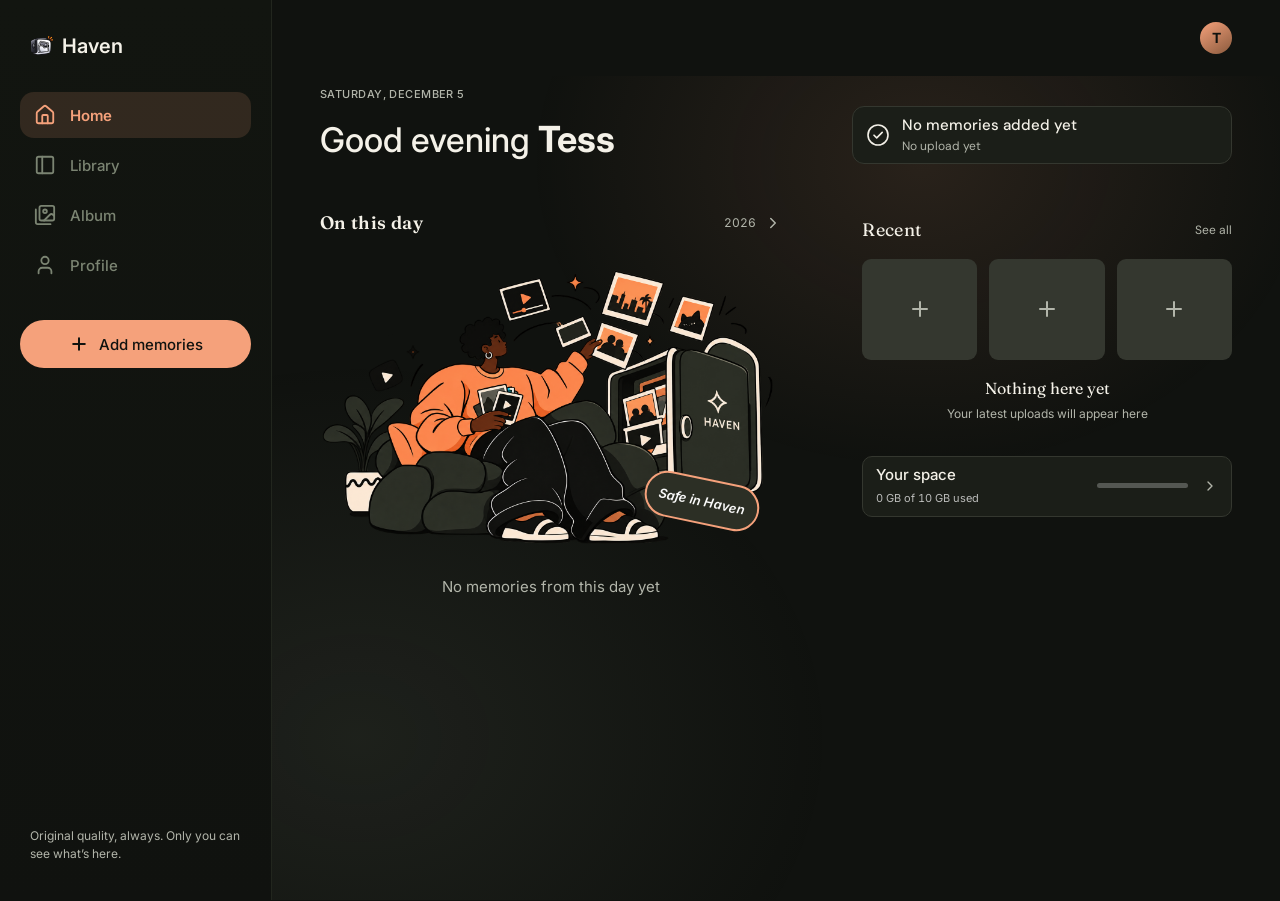
==== home-empty.html @ 98f73f5e "Add Haven web app Co-authored-by: Copilot <223556219+Copilot@users.noreply.github.com>" ====
<!doctype html><html><head><meta charset=utf8><meta name=viewport content="width=device-width,initial-scale=1,viewport-fit=cover"><style>:root{color-scheme:light;box-sizing:border-box;padding-top:env(safe-area-inset-top,0px);padding-bottom:env(safe-area-inset-bottom,0px)}html{scroll-padding-top:env(safe-area-inset-top,0px)}body{margin:0;padding:0;font:14px -apple-system,BlinkMacSystemFont,sans-serif;background:#fff;color:#000}img{max-width:100%}[hidden]:not([hidden=until-found i]){display:none!important}</style></head><body>
<title>Haven Home</title>
<meta name="claude:viewport-fit-sides" content="cover">
<link rel="stylesheet" href="https://fonts.googleapis.com/css2?family=DM+Sans:opsz,wght@9..40,400;9..40,500;9..40,600&family=Fraunces:opsz,wght,SOFT,WONK@9..144,400..700,0,1&family=Inter:wght@400;500;600;700&display=swap">
<link rel="stylesheet" href="home-empty.css">
<link rel="stylesheet" href="effects.css">

<div class="app">
  <aside class="side" aria-label="Haven">
    <div class="brand"><img src="assets/icon.webp" alt="" width="24" height="24"><span>Haven</span></div>
    <nav aria-label="Main">
      <button class="nav" type="button" data-tab="home" aria-current="page"><svg viewBox="0 0 24 24" fill="none" stroke="currentColor" stroke-width="2" stroke-linecap="round" stroke-linejoin="round" aria-hidden="true"><path d="M15 21v-8a1 1 0 0 0-1-1h-4a1 1 0 0 0-1 1v8"/><path d="M3 10a2 2 0 0 1 .709-1.528l7-5.999a2 2 0 0 1 2.582 0l7 5.999A2 2 0 0 1 21 10v9a2 2 0 0 1-2 2H5a2 2 0 0 1-2-2z"/></svg>Home</button>
      <button class="nav" type="button" data-tab="library"><svg viewBox="0 0 24 24" fill="none" stroke="currentColor" stroke-width="2" stroke-linecap="round" stroke-linejoin="round" aria-hidden="true"><rect width="18" height="18" x="3" y="3" rx="2"/><path d="M9 3v18"/></svg>Library</button>
      <button class="nav" type="button" data-tab="album"><svg viewBox="0 0 24 24" fill="none" stroke="currentColor" stroke-width="2" stroke-linecap="round" stroke-linejoin="round" aria-hidden="true"><path d="M18 22H4a2 2 0 0 1-2-2V6"/><path d="m22 13-1.296-1.296a2.41 2.41 0 0 0-3.408 0L11 18"/><circle cx="12" cy="8" r="2"/><rect width="16" height="16" x="6" y="2" rx="2"/></svg>Album</button>
      <button class="nav" type="button" data-tab="profile"><svg viewBox="0 0 24 24" fill="none" stroke="currentColor" stroke-width="2" stroke-linecap="round" stroke-linejoin="round" aria-hidden="true"><path d="M19 21v-2a4 4 0 0 0-4-4H9a4 4 0 0 0-4 4v2"/><circle cx="12" cy="7" r="4"/></svg>Profile</button>
    </nav>
    <button class="cta" type="button" data-add><svg viewBox="0 0 24 24" fill="none" stroke="currentColor" stroke-width="2.4" stroke-linecap="round" stroke-linejoin="round" aria-hidden="true"><path d="M5 12h14"/><path d="M12 5v14"/></svg>Add memories</button>
    <p class="foot">Original quality, always. Only you can see what&rsquo;s here.</p>
  </aside>

  <div class="main">
    <header class="top">
      <div class="top-in pad">
        <div class="brand"><img src="assets/icon.webp" alt="" width="24" height="24"><span>Haven</span></div>
        <button class="avatar" type="button" id="avatar" aria-label="Your account">T</button>
      </div>
    </header>

    <main class="content pad">
      <section class="welcome" aria-label="Welcome">
        <div class="greet">
          <p class="date" id="date">Monday, November 16</p>
          <p class="hello"><span id="hi">Good morning</span> <b id="who">Tess</b></p>
        </div>
        <div class="status" id="status" role="status" aria-live="polite">
          <svg viewBox="0 0 24 24" fill="none" stroke="currentColor" stroke-width="1.6" stroke-linecap="round" stroke-linejoin="round" aria-hidden="true"><circle cx="12" cy="12" r="10"/><path d="m8 12.2 2.7 2.7L16.2 9.4"/></svg>
          <div><p class="t" id="statusT">No memories added yet</p><p class="s" id="statusS">No upload yet</p></div>
        </div>
      </section>

      <section class="day" aria-label="On this day" data-reveal>
        <div class="sec-head">
          <h2>On this day</h2>
          <button class="year" type="button" id="year" aria-label="Change year, now 2026"><span id="yearT">2026</span><svg viewBox="0 0 24 24" fill="none" stroke="currentColor" stroke-width="2" stroke-linecap="round" stroke-linejoin="round" aria-hidden="true"><path d="m9 18 6-6-6-6"/></svg></button>
        </div>
        <div class="art" data-tilt="6">
          <img src="assets/Haven_ A Digital Memory Vault.png" alt="A person relaxing beside a Haven memory vault">
          <span class="badge">Safe in Haven</span>
        </div>
        <p class="empty-day" id="emptyDay">No memories from this day yet</p>
      </section>

      <div class="rail">
        <section class="recent" aria-label="Recently added" data-reveal>
          <div class="sec-head"><h2>Recent</h2><button class="seeall" type="button" id="seeAll">See all</button></div>
          <div class="tiles" id="tiles"></div>
          <div class="empty" id="empty"><b>Nothing here yet</b><span>Your latest uploads will appear here</span></div>
        </section>

        <section class="space" aria-label="Storage" data-reveal>
          <button class="store" type="button" id="store" aria-expanded="false" aria-controls="storeMore">
            <span class="store-row">
              <span class="store-l"><b>Your space</b><span id="used">0 GB of 10 GB used</span></span>
              <span class="cap" role="progressbar" aria-label="Storage used" aria-valuemin="0" aria-valuemax="100" aria-valuenow="0" id="cap"><i id="capFill"></i></span>
              <svg viewBox="0 0 24 24" fill="none" stroke="currentColor" stroke-width="2" stroke-linecap="round" stroke-linejoin="round" aria-hidden="true"><path d="m9 18 6-6-6-6"/></svg>
            </span>
            <span class="more" id="storeMore"><span><p>10 GB plan. Everything is kept in original quality and only you can see it. Free up your phone any time, your saved copies stay here.</p></span></span>
          </button>
        </section>
      </div>
    </main>
  </div>

  <nav class="tabs" aria-label="Main">
    <div class="tabs-in">
      <button class="tab" type="button" data-tab="home" aria-current="page"><span class="pill"><svg viewBox="0 0 24 24" fill="none" stroke="currentColor" stroke-width="2" stroke-linecap="round" stroke-linejoin="round" aria-hidden="true"><path d="M15 21v-8a1 1 0 0 0-1-1h-4a1 1 0 0 0-1 1v8"/><path d="M3 10a2 2 0 0 1 .709-1.528l7-5.999a2 2 0 0 1 2.582 0l7 5.999A2 2 0 0 1 21 10v9a2 2 0 0 1-2 2H5a2 2 0 0 1-2-2z"/></svg></span>Home</button>
      <button class="tab" type="button" data-tab="library"><span class="pill"><svg viewBox="0 0 24 24" fill="none" stroke="currentColor" stroke-width="2" stroke-linecap="round" stroke-linejoin="round" aria-hidden="true"><rect width="18" height="18" x="3" y="3" rx="2"/><path d="M9 3v18"/></svg></span>Library</button>
      <button class="add" type="button" data-add aria-label="Add memories"><svg viewBox="0 0 24 24" fill="none" stroke="currentColor" stroke-width="2" stroke-linecap="round" stroke-linejoin="round" aria-hidden="true"><path d="M5 12h14"/><path d="M12 5v14"/></svg></button>
      <button class="tab" type="button" data-tab="album"><span class="pill"><svg viewBox="0 0 24 24" fill="none" stroke="currentColor" stroke-width="2" stroke-linecap="round" stroke-linejoin="round" aria-hidden="true"><path d="M18 22H4a2 2 0 0 1-2-2V6"/><path d="m22 13-1.296-1.296a2.41 2.41 0 0 0-3.408 0L11 18"/><circle cx="12" cy="8" r="2"/><rect width="16" height="16" x="6" y="2" rx="2"/></svg></span>Album</button>
      <button class="tab" type="button" data-tab="profile"><span class="pill"><svg viewBox="0 0 24 24" fill="none" stroke="currentColor" stroke-width="2" stroke-linecap="round" stroke-linejoin="round" aria-hidden="true"><path d="M19 21v-2a4 4 0 0 0-4-4H9a4 4 0 0 0-4 4v2"/><circle cx="12" cy="7" r="4"/></svg></span>Profile</button>
    </div>
  </nav>
</div>

<input class="pick" id="pick" type="file" accept="image/*,video/*" multiple tabindex="-1" aria-hidden="true">
<dialog class="viewer" id="viewer"><button class="x" type="button" id="viewerX" aria-label="Close">×</button><figure><div class="media" id="viewerMedia"></div><figcaption id="viewerCap"></figcaption></figure></dialog>
<div class="toast" id="toast" role="status" aria-live="polite"></div>
<script src="effects.js"></script>
<script src="home-empty.js"></script>

</body></html>
---- home-empty.css ----
/* Layout: phones get a sticky header, one column and a bottom tab bar. From 900px the tab bar becomes a left sidebar and the content opens into two columns (On this day on the left, Recent and storage on the right). */
:root {
  --bg: #10120f;
  --ink: #f4f1e8;
  --muted: #b2b5aa;
  --sage: #c5d5b5;
  --peach: #f5a17b;
  --peach-hover: #f7b190;
  --surface: #1b1e18;
  --line: #34372f;
  --tile: #34372f;
  --nav-off: #7b8472;
  --display: "Fraunces", Georgia, "Times New Roman", serif;
  --sans: "Inter", system-ui, -apple-system, "Segoe UI", sans-serif;
  --sans-alt: "DM Sans", "Inter", system-ui, sans-serif;
  --gutter: 24px;
  --tabs: 84px;
  color-scheme: dark;
}
*, *::before, *::after { box-sizing: border-box; }
body {
  margin: 0; background: var(--bg); color: var(--ink);
  font-family: var(--sans); font-size: 16px; line-height: 1.4;
  overflow-x: clip; -webkit-font-smoothing: antialiased;
}
img, svg, video { max-width: 100%; }
p, h1, h2 { margin: 0; }
button { font: inherit; color: inherit; cursor: pointer; background: none; border: 0; padding: 0; }
a { color: inherit; text-decoration: none; }
:focus-visible { outline: 2px solid var(--peach); outline-offset: 3px; }
.sr { position: absolute; width: 1px; height: 1px; overflow: hidden; clip: rect(0 0 0 0); white-space: nowrap; }
.pad {
  padding-left: max(var(--gutter), env(safe-area-inset-left, 0px));
  padding-right: max(var(--gutter), env(safe-area-inset-right, 0px));
}

.app { min-height: 100svh; }
.side { display: none; }
.main { min-width: 0; padding-bottom: calc(var(--tabs) + env(safe-area-inset-bottom, 0px)); }

/* Top bar */
.top { position: sticky; top: env(safe-area-inset-top, 0px); z-index: 40; background: var(--bg); }
.top-in { display: flex; align-items: center; justify-content: space-between; height: 64px; max-width: 1180px; margin-inline: auto; }
.brand { display: flex; align-items: center; gap: 8px; font-weight: 600; font-size: 18px; }
.brand img { width: 24px; height: 24px; object-fit: cover; mix-blend-mode: lighten; }
.avatar {
  display: grid; place-items: center; width: 32px; height: 32px; border-radius: 50%;
  background: linear-gradient(145deg, #f5a17b, #8a5a3d); color: var(--bg); font-weight: 700; font-size: 14px;
  transition: transform .2s ease, box-shadow .2s ease;
}
.avatar:hover { transform: scale(1.08); box-shadow: 0 0 0 3px rgba(245, 161, 123, .3); }

/* Content */
.content { display: grid; gap: 4px; max-width: 1180px; margin-inline: auto; }
.welcome { display: flex; flex-direction: column; gap: 16px; padding-block: 12px; }
.greet { display: flex; flex-direction: column; gap: 12px; }
.date { font-weight: 500; font-size: 10px; line-height: 1.25; letter-spacing: .04em; text-transform: uppercase; color: var(--muted); }
.hello { font-weight: 500; font-size: 22px; line-height: 1.4; }
.hello b { font-weight: 700; font-size: 24px; }
.status {
  display: flex; align-items: center; gap: 12px; padding: 9px 13px; min-height: 56px;
  background: var(--surface); border: 1px solid var(--line); border-radius: 12px; font-family: var(--sans-alt);
  transition: border-color .25s ease;
}
.status svg { flex: none; width: 24px; height: 24px; color: var(--ink); }
.status .t { font-weight: 500; font-size: 14px; line-height: 1.25; }
.status .s { margin-top: 4px; font-size: 11px; line-height: 1.25; color: var(--muted); }
.status.live { border-color: #4a5a3d; }
.status.live svg { color: var(--sage); }

/* On this day */
.day { display: flex; flex-direction: column; align-items: center; gap: 16px; padding-block: 12px; }
.sec-head { display: flex; align-items: center; justify-content: space-between; width: 100%; }
.sec-head h2 { font-family: var(--display); font-variation-settings: "SOFT" 0, "WONK" 1; font-weight: 600; font-size: 16px; letter-spacing: .02em; line-height: 1.25; }
.year { display: flex; align-items: center; gap: 8px; padding: 6px 0 6px 10px; font-size: 12px; color: var(--muted); font-variant-numeric: tabular-nums; }
.year svg { width: 18px; height: 18px; transition: transform .2s ease; }
.year:hover { color: var(--ink); }
.year:hover svg { transform: translateX(2px); }
.art { position: relative; width: 100%; max-width: 420px; aspect-ratio: 354 / 236; container-type: inline-size; }
.art img { display: block; width: 100%; height: 100%; object-fit: cover; }
.badge {
  position: absolute; left: 70%; top: 72.8%; display: grid; place-items: center; width: 25.1%; height: 14.9%;
  background: #2c2f25; border: 2px solid var(--peach); border-radius: 999px; color: #fafafa;
  font-weight: 600; font-style: italic; font-size: clamp(9px, 2.8cqw, 13px); white-space: nowrap;
  transform: rotate(11.77deg); transition: transform .25s cubic-bezier(.3, 1.6, .5, 1);
}
.badge:hover { transform: rotate(4deg) scale(1.1); }
.empty-day { font-size: 14px; line-height: 1.25; color: var(--muted); text-align: center; }

/* Recent */
.rail { display: flex; flex-direction: column; gap: 4px; min-width: 0; }
.recent { display: flex; flex-direction: column; gap: 14px; padding-block: 20px; }
.recent .sec-head h2 { font-weight: 400; }
.seeall { padding: 6px 0 6px 10px; font-family: var(--sans-alt); font-size: 12px; color: var(--muted); }
.seeall:hover { color: var(--ink); }
.tiles { display: grid; grid-template-columns: repeat(3, minmax(0, 1fr)); gap: 12px; }
.tile {
  position: relative; display: grid; place-items: center; aspect-ratio: 110 / 96; border-radius: 9px; background: var(--tile); overflow: hidden;
  color: var(--muted); transition: transform .2s ease, background-color .2s ease, color .2s ease;
}
.tile:hover { transform: translateY(-3px); background: #3b3e35; color: var(--ink); }
.tile svg { width: 24px; height: 24px; }
.tile img, .tile video { position: absolute; inset: 0; width: 100%; height: 100%; object-fit: cover; }
.tile .kind { position: absolute; right: 6px; bottom: 6px; display: grid; place-items: center; width: 22px; height: 20px; border-radius: 5px; background: var(--bg); color: var(--ink); }
.tile .kind svg { width: 12px; height: 12px; }
.tile.fresh { animation: drop .5s cubic-bezier(.3, 1.4, .5, 1); }
@keyframes drop { from { transform: scale(.6); opacity: 0; } }
.empty { display: flex; flex-direction: column; align-items: center; gap: 8px; padding-top: 4px; text-align: center; }
.empty[hidden] { display: none; }
.empty b { font-family: var(--display); font-variation-settings: "SOFT" 0, "WONK" 1; font-weight: 400; font-size: 16px; line-height: 1.25; }
.empty span { font-size: 12px; line-height: 1.25; color: var(--muted); }

/* Storage */
.space { padding-block: 11px; }
.store {
  display: block; width: 100%; text-align: left; padding: 9px 13px 10px; background: var(--surface); border: 1px solid var(--line); border-radius: 10px;
  transition: border-color .2s ease;
}
.store:hover { border-color: #4a4f43; }
.store-row { display: flex; align-items: center; gap: 14px; }
.store-l { flex: 1; min-width: 0; }
.store-l b { display: block; font-weight: 500; font-size: 13px; line-height: 1.25; }
.store-l span { display: block; margin-top: 8px; font-size: 11px; line-height: 1.25; color: rgba(255, 255, 255, .7); font-variant-numeric: tabular-nums; }
.cap { flex: none; width: 91px; height: 5px; border-radius: 3px; background: rgba(255, 255, 255, .25); overflow: hidden; }
.cap i { display: block; height: 100%; width: 0; border-radius: 3px; background: var(--ink); transition: width .6s cubic-bezier(.2, .8, .3, 1); }
.store svg { flex: none; width: 16px; height: 16px; color: var(--muted); transition: transform .25s ease; }
.store[aria-expanded="true"] svg { transform: rotate(90deg); }
.more { display: grid; grid-template-rows: 0fr; transition: grid-template-rows .3s ease; }
.more > span { display: block; overflow: hidden; min-height: 0; }
.store[aria-expanded="true"] .more { grid-template-rows: 1fr; }
.more p { padding-top: 10px; font-size: 11px; line-height: 1.5; color: var(--muted); }

/* Bottom tab bar */
.tabs {
  position: fixed; left: 0; right: 0; bottom: 0; z-index: 50; background: var(--bg);
  padding-bottom: env(safe-area-inset-bottom, 0px);
}
.tabs-in { display: grid; grid-template-columns: repeat(5, 1fr); align-items: center; max-width: 560px; margin-inline: auto; padding-block: 11px; }
.tab { display: flex; flex-direction: column; align-items: center; gap: 6px; padding: 4px 0; color: var(--nav-off); font-weight: 500; font-size: 12px; line-height: 1.25; transition: color .2s ease; }
.tab svg { width: 24px; height: 24px; }
.tab:hover { color: var(--ink); }
.tab .pill { display: grid; place-items: center; width: 50px; height: 32px; border-radius: 16px; transition: background-color .25s ease, color .25s ease; }
.tab[aria-current="page"] { color: var(--peach); font-weight: 600; font-family: var(--sans-alt); }
.tab[aria-current="page"] .pill { background: var(--peach); color: var(--bg); }
.add {
  justify-self: center; display: grid; place-items: center; width: 54px; height: 54px; border-radius: 16px; background: var(--surface); color: var(--ink);
  transition: transform .2s ease, background-color .2s ease;
}
.add svg { width: 32px; height: 32px; }
.add:hover { background: #262b21; transform: translateY(-2px) rotate(90deg); }

/* Viewer + toast */
dialog.viewer { width: min(92vw, 640px); max-height: 90vh; padding: 0; border: 1px solid var(--line); border-radius: 14px; background: var(--surface); color: var(--ink); overflow: hidden; }
dialog.viewer::backdrop { background: rgba(8, 10, 7, .8); }
.viewer .media { background: #0b0d0a; display: grid; place-items: center; max-height: 76vh; }
.viewer .media img, .viewer .media video { max-height: 76vh; width: auto; max-width: 100%; object-fit: contain; }
.viewer .x { position: absolute; top: 10px; right: 10px; width: 40px; height: 40px; border-radius: 20px; background: rgba(16, 18, 15, .75); font-size: 20px; line-height: 1; }
.viewer figcaption { padding: 12px 16px; font-family: var(--display); font-variation-settings: "SOFT" 0, "WONK" 1; font-size: 18px; }
.viewer figure { margin: 0; }
.toast {
  position: fixed; left: 50%; bottom: calc(var(--tabs) + 16px + env(safe-area-inset-bottom, 0px)); z-index: 80;
  max-width: calc(100vw - 32px); padding: 12px 18px; border-radius: 24px; background: var(--ink); color: var(--bg);
  font-size: 14px; font-weight: 500; text-align: center;
  transform: translate(-50%, 24px); opacity: 0; pointer-events: none; transition: transform .3s ease, opacity .3s ease;
}
.toast.on { transform: translate(-50%, 0); opacity: 1; }
.pick { position: absolute; width: 1px; height: 1px; opacity: 0; pointer-events: none; }

/* Tablet: a roomier single column */
@media (min-width: 640px) {
  :root { --gutter: 40px; }
  .content { max-width: 720px; }
  .top-in { max-width: 720px; height: 72px; }
  .hello { font-size: 28px; } .hello b { font-size: 30px; }
  .date { font-size: 11px; }
  .status .t { font-size: 15px; } .status .s { font-size: 12px; }
  .sec-head h2 { font-size: 18px; }
  .art { max-width: 480px; }
  .empty-day, .store-l b { font-size: 15px; }
}

/* Laptop and desktop: sidebar + two columns */
@media (min-width: 900px) {
  :root { --gutter: 48px; --tabs: 0px; }
  .app { display: grid; grid-template-columns: 248px minmax(0, 1fr); }
  .side {
    position: sticky; top: 0; align-self: start; height: 100svh; display: flex; flex-direction: column; gap: 28px;
    padding: 28px 20px; border-right: 1px solid #22261e; background: linear-gradient(180deg, #121510, #10120f);
  }
  .side .brand { padding: 4px 10px; font-size: 20px; }
  .side nav { display: flex; flex-direction: column; gap: 4px; }
  .nav {
    display: flex; align-items: center; gap: 14px; width: 100%; padding: 12px 14px; border-radius: 14px; color: var(--nav-off); font-weight: 500; font-size: 15px;
    transition: background-color .2s ease, color .2s ease;
  }
  .nav svg { width: 22px; height: 22px; }
  .nav:hover { background: var(--surface); color: var(--ink); }
  .nav[aria-current="page"] { background: rgba(245, 161, 123, .14); color: var(--peach); font-weight: 600; }
  .side .cta {
    display: flex; align-items: center; justify-content: center; gap: 10px; height: 48px; margin-top: 4px; border-radius: 24px;
    background: var(--peach); color: var(--bg); font-weight: 500; font-size: 15px; transition: background-color .2s ease, transform .2s ease;
  }
  .side .cta:hover { background: var(--peach-hover); }
  .side .cta svg { width: 20px; height: 20px; }
  .side .foot { margin-top: auto; padding: 10px; font-size: 12px; line-height: 1.45; color: var(--muted); }
  .tabs { display: none; }
  .main { padding-bottom: 48px; }
  .top .brand { display: none; }
  .top-in { max-width: 1120px; justify-content: flex-end; height: 76px; }
  .content { max-width: 1120px; grid-template-columns: minmax(0, 1.25fr) minmax(0, 1fr); column-gap: 56px; row-gap: 8px; align-items: start; }
  .welcome { grid-column: 1 / -1; flex-direction: row; align-items: flex-end; justify-content: space-between; gap: 32px; padding-bottom: 20px; }
  .status { flex: 0 1 380px; }
  .hello { font-size: 34px; } .hello b { font-size: 36px; }
  .day { align-items: stretch; padding-block: 16px; }
  .art { max-width: none; }
  .rail { padding-top: 4px; }
  .toast { bottom: 28px; }
}
@media (min-width: 1280px) {
  .app { grid-template-columns: 272px minmax(0, 1fr); }
  .content { column-gap: 80px; }
}
@media (prefers-reduced-motion: reduce) {
  *, *::before, *::after { animation: none !important; transition: none !important; }
}
---- effects.css ----
/* Shared by every Haven screen: desktop and tablet card layout, cursor glow, ripple, shimmer, reveal, confetti. */

/* Ambient glow that follows the pointer (JS sets --mx / --my) */
.fx-glow {
  position: fixed; inset: 0; z-index: -1; pointer-events: none;
  background:
    radial-gradient(560px 440px at var(--mx, 72%) var(--my, 18%), rgba(245, 161, 123, .11), transparent 70%),
    radial-gradient(680px 540px at calc(100vw - var(--mx, 72%)) calc(100vh - var(--my, 18%)), rgba(197, 213, 181, .08), transparent 70%);
}

/* Press ripple */
.fx-r { position: relative; overflow: hidden; }
.fx-ripple {
  position: absolute; border-radius: 50%; background: rgba(255, 255, 255, .32); pointer-events: none;
  transform: scale(0); animation: fx-rip .65s ease-out forwards;
}
@keyframes fx-rip { to { transform: scale(1); opacity: 0; } }

/* Progress bars shimmer */
.fill { position: relative; overflow: hidden; }
.fill::after {
  content: ""; position: absolute; inset: 0; transform: translateX(-100%);
  background: linear-gradient(90deg, transparent, rgba(255, 255, 255, .35), transparent);
  animation: fx-shim 1.8s ease-in-out infinite;
}
@keyframes fx-shim { to { transform: translateX(100%); } }

/* Scroll reveal: items stay visible unless JS has marked them as below the fold */
.fx-pre { opacity: 0; }

/* Tilt targets ease back smoothly */
[data-tilt] { transition: transform .18s ease-out; will-change: transform; }
[data-magnetic] { transition: translate .2s ease-out, background-color .18s ease, transform .18s ease; }

/* Spotlight on cards */
[data-spot] { background-image: radial-gradient(260px circle at var(--sx, -200px) var(--sy, -200px), rgba(245, 161, 123, .12), transparent 70%); }

/* Scroll progress (landing) */
.fx-prog {
  position: fixed; left: 0; right: 0; top: env(safe-area-inset-top, 0px); height: 3px; z-index: 70;
  background: var(--peach, #f5a17b); transform: scaleX(0); transform-origin: 0 50%; pointer-events: none;
}

/* Confetti pieces */
.fx-bit { position: fixed; z-index: 95; pointer-events: none; will-change: transform, opacity; }

/* Tablet and up: the app screens sit in a rounded card on the dark page */
@media (min-width: 640px) {
  .page {
    --gutter: 44px;
    max-width: 540px;
    margin-block: clamp(20px, 4vh, 48px);
    min-height: min(900px, calc(100svh - clamp(40px, 8vh, 96px)));
    border: 1px solid #2a2e25; border-radius: 28px;
    background: linear-gradient(180deg, #151811, #11140e);
    box-shadow: 0 40px 90px rgba(0, 0, 0, .5), inset 0 1px 0 rgba(255, 255, 255, .03);
  }
}
@media (min-width: 1280px) {
  .page { max-width: 580px; }
}
@media (max-height: 640px) and (min-width: 640px) {
  .page { min-height: 0; margin-block: 16px; }
}

@media (prefers-reduced-motion: reduce) {
  .fx-glow, .fx-prog { display: none; }
  .fill::after { animation: none; display: none; }
  [data-tilt], [data-magnetic] { transition: none; }
}
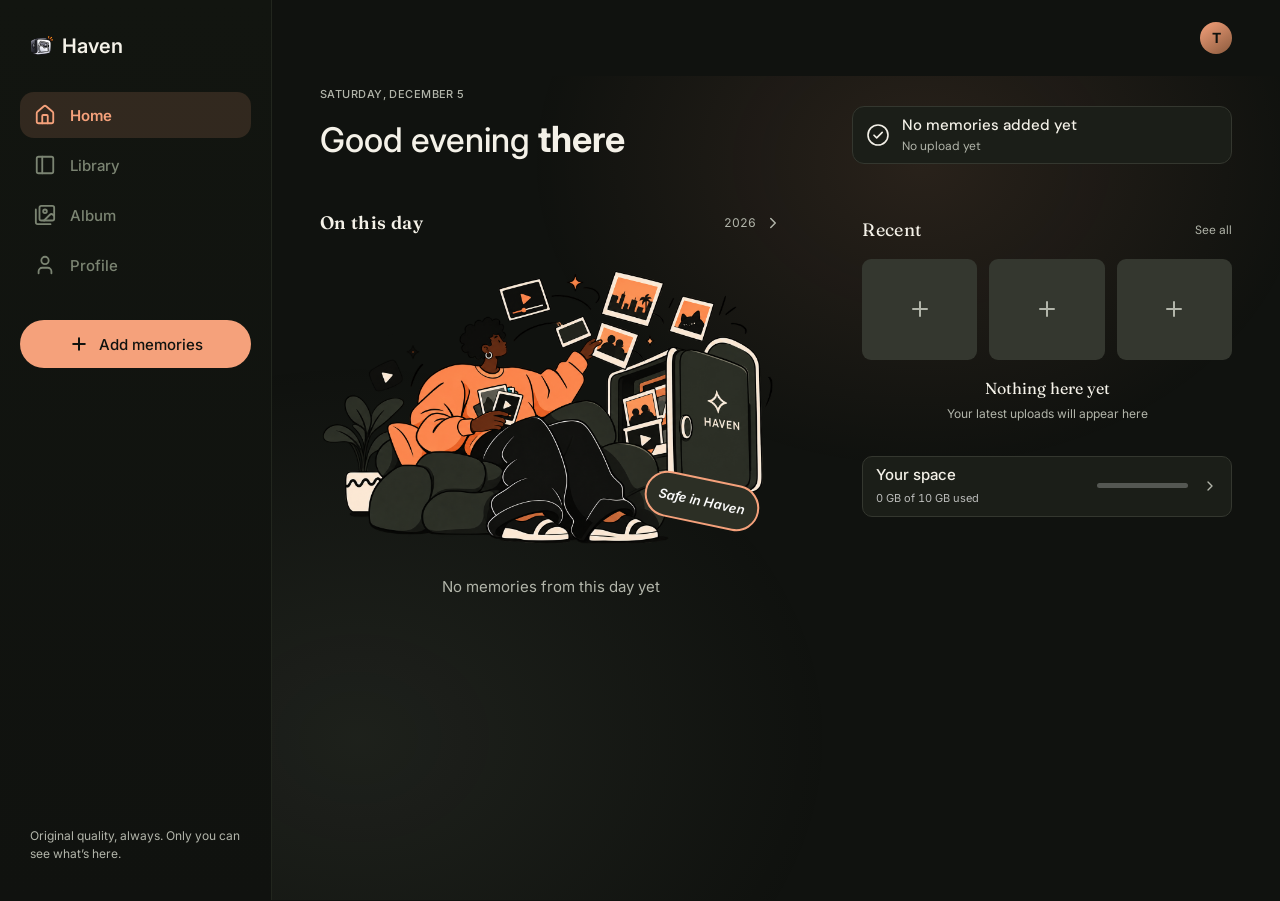
==== commit 376f8c64: "Use signup display name on home Co-authored-by: Copilot <223556219+Copilot@users.noreply.github.com>" ====
--- a/home-empty.html
+++ b/home-empty.html
@@ -30,7 +30,7 @@
       <section class="welcome" aria-label="Welcome">
         <div class="greet">
           <p class="date" id="date">Monday, November 16</p>
-          <p class="hello"><span id="hi">Good morning</span> <b id="who">Tess</b></p>
+          <p class="hello"><span id="hi">Good morning</span> <b id="who">there</b></p>
         </div>
         <div class="status" id="status" role="status" aria-live="polite">
           <svg viewBox="0 0 24 24" fill="none" stroke="currentColor" stroke-width="1.6" stroke-linecap="round" stroke-linejoin="round" aria-hidden="true"><circle cx="12" cy="12" r="10"/><path d="m8 12.2 2.7 2.7L16.2 9.4"/></svg>
